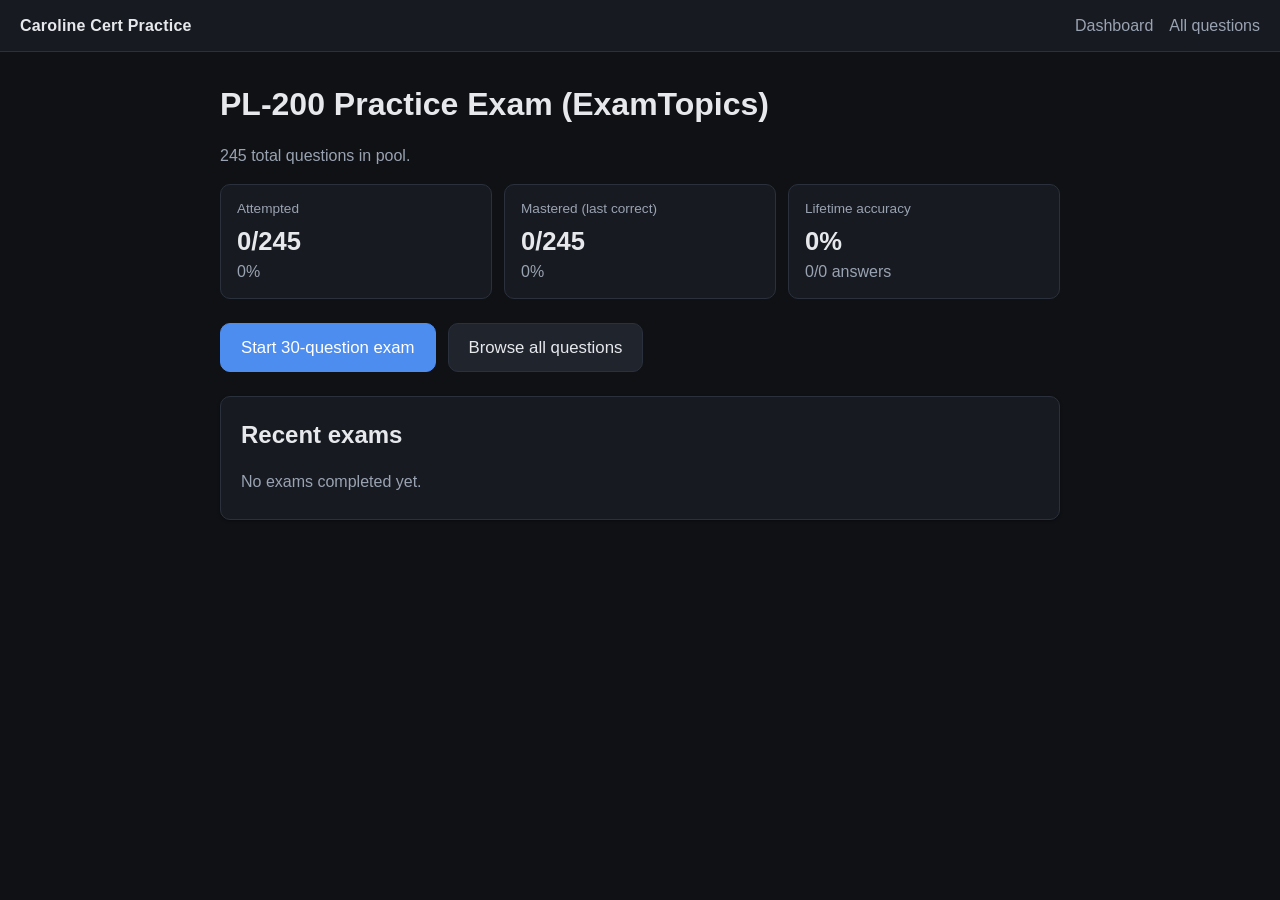
==== index.html @ 1a8bc348 "Initial commit: Caroline Certifications PL-200 practice app - Vanilla HTML/JS/CSS web app with hash-" ====
<!doctype html>
<html lang="en">
  <head>
    <meta charset="utf-8" />
    <meta name="viewport" content="width=device-width, initial-scale=1" />
    <title>Caroline Cert Practice</title>
    <link rel="stylesheet" href="app.css" />
  </head>
  <body>
    <header class="app-header">
      <a href="#/" class="brand">Caroline Cert Practice</a>
      <nav class="app-nav">
        <a href="#/">Dashboard</a>
        <a href="#/library">All questions</a>
      </nav>
    </header>
    <main id="view" class="view">
      <div class="loading">Loading…</div>
    </main>
    <script type="module" src="js/main.js"></script>
  </body>
</html>
---- app.css ----
:root {
  --bg: #0f1115;
  --panel: #171a21;
  --panel-2: #1f242d;
  --border: #2a313d;
  --text: #e6e8ec;
  --muted: #9aa3b2;
  --accent: #6ea8ff;
  --accent-strong: #4d8df0;
  --good: #3ddc97;
  --bad: #ff6b6b;
  --warn: #f5c451;
  --radius: 10px;
  --shadow: 0 1px 3px rgba(0, 0, 0, 0.4);
  --maxw: 880px;
}

* { box-sizing: border-box; }

html, body {
  margin: 0;
  padding: 0;
  background: var(--bg);
  color: var(--text);
  font-family: -apple-system, BlinkMacSystemFont, "Segoe UI", Roboto, "Helvetica Neue", Arial, sans-serif;
  font-size: 16px;
  line-height: 1.5;
}

a { color: var(--accent); text-decoration: none; }
a:hover { text-decoration: underline; }

button {
  font: inherit;
  background: var(--panel-2);
  color: var(--text);
  border: 1px solid var(--border);
  border-radius: var(--radius);
  padding: 0.55rem 1rem;
  cursor: pointer;
  transition: background 80ms, border-color 80ms;
}
button:hover:not(:disabled) { background: #2a313d; border-color: #3a4453; }
button:disabled { opacity: 0.45; cursor: not-allowed; }

button.primary {
  background: var(--accent-strong);
  border-color: var(--accent-strong);
  color: #fff;
}
button.primary:hover:not(:disabled) { background: var(--accent); border-color: var(--accent); }

button.danger { background: transparent; border-color: var(--bad); color: var(--bad); }
button.ghost  { background: transparent; }

.app-header {
  display: flex;
  align-items: center;
  justify-content: space-between;
  gap: 1rem;
  padding: 0.85rem 1.25rem;
  border-bottom: 1px solid var(--border);
  background: var(--panel);
}
.brand { font-weight: 600; color: var(--text); letter-spacing: 0.2px; }
.app-nav { display: flex; gap: 1rem; }
.app-nav a { color: var(--muted); }
.app-nav a:hover { color: var(--text); text-decoration: none; }

.view {
  max-width: var(--maxw);
  margin: 0 auto;
  padding: 1.5rem 1.25rem 4rem;
}

.loading { color: var(--muted); padding: 2rem 0; }
.error {
  background: #2a1414;
  color: #ffd7d7;
  border: 1px solid #5a2222;
  border-radius: var(--radius);
  padding: 0.75rem 1rem;
  margin: 1rem 0;
}

/* Cards / panels */
.card {
  background: var(--panel);
  border: 1px solid var(--border);
  border-radius: var(--radius);
  padding: 1rem 1.25rem;
  box-shadow: var(--shadow);
}

/* Dashboard */
.stat-grid {
  display: grid;
  grid-template-columns: repeat(auto-fit, minmax(150px, 1fr));
  gap: 0.75rem;
  margin: 1rem 0 1.5rem;
}
.stat {
  background: var(--panel);
  border: 1px solid var(--border);
  border-radius: var(--radius);
  padding: 0.85rem 1rem;
}
.stat .label { color: var(--muted); font-size: 0.85rem; }
.stat .value { font-size: 1.6rem; font-weight: 600; margin-top: 0.15rem; }

.cta-row { display: flex; flex-wrap: wrap; gap: 0.75rem; margin: 1rem 0 1.5rem; }
.cta-row button { font-size: 1.05rem; padding: 0.7rem 1.25rem; }

.recent-list { list-style: none; padding: 0; margin: 0.5rem 0 0; }
.recent-list li {
  display: flex;
  justify-content: space-between;
  border-bottom: 1px solid var(--border);
  padding: 0.55rem 0;
  color: var(--muted);
}
.recent-list li:last-child { border-bottom: none; }
.recent-list .score { color: var(--text); font-variant-numeric: tabular-nums; }

/* Exam */
.exam-progress {
  display: flex;
  align-items: center;
  justify-content: space-between;
  gap: 1rem;
  margin-bottom: 1rem;
  color: var(--muted);
}
.bar {
  height: 6px;
  background: var(--panel-2);
  border-radius: 99px;
  flex: 1;
  overflow: hidden;
}
.bar > div {
  height: 100%;
  background: var(--accent);
  transition: width 200ms;
}

.question {
  background: var(--panel);
  border: 1px solid var(--border);
  border-radius: var(--radius);
  padding: 1.25rem;
  box-shadow: var(--shadow);
}
.question .stem { font-size: 1.05rem; white-space: pre-wrap; }
.question .stem-images { margin: 0.75rem 0; display: flex; flex-direction: column; gap: 0.5rem; }
.question .stem-images img,
.option-image,
.review-image {
  max-width: 100%;
  border: 1px solid var(--border);
  border-radius: 6px;
  background: #fff;
}
.question .options { margin-top: 1rem; display: flex; flex-direction: column; gap: 0.5rem; }
.option {
  display: flex;
  align-items: flex-start;
  gap: 0.6rem;
  padding: 0.6rem 0.8rem;
  background: var(--panel-2);
  border: 1px solid var(--border);
  border-radius: 8px;
  cursor: pointer;
}
.option:hover { background: #242a35; }
.option input { margin-top: 0.25rem; }
.option .opt-id { font-weight: 600; min-width: 1.25rem; }
.option .opt-body { flex: 1; }
.option.correct { border-color: var(--good); }
.option.wrong { border-color: var(--bad); }
.option.expected { box-shadow: inset 0 0 0 1px var(--good); }

/* Ordering */
.ordering-list {
  display: flex;
  flex-direction: column;
  gap: 0.4rem;
  margin-top: 0.75rem;
  list-style: none;
  padding: 0;
}
.ordering-item {
  display: flex;
  align-items: center;
  gap: 0.6rem;
  padding: 0.55rem 0.75rem;
  background: var(--panel-2);
  border: 1px solid var(--border);
  border-radius: 8px;
  cursor: grab;
  user-select: none;
}
.ordering-item:active { cursor: grabbing; }
.ordering-item.dragging { opacity: 0.4; }
.ordering-item.drop-target { border-color: var(--accent); }
.ordering-item .grip { color: var(--muted); width: 1rem; text-align: center; }
.ordering-item .num { font-weight: 600; min-width: 1.2rem; }

/* Matching */
.matching { display: flex; flex-direction: column; gap: 0.5rem; margin-top: 0.75rem; }
.match-row {
  display: grid;
  grid-template-columns: 1fr 1fr;
  gap: 0.6rem;
  align-items: center;
  padding: 0.55rem 0.75rem;
  background: var(--panel-2);
  border: 1px solid var(--border);
  border-radius: 8px;
}
.match-row .match-label { color: var(--text); }
.match-row.correct { border-color: var(--good); }
.match-row.wrong { border-color: var(--bad); }
.match-row select { width: 100%; }
@media (max-width: 600px) {
  .match-row { grid-template-columns: 1fr; }
}

.exam-bottom {
  display: flex;
  justify-content: space-between;
  gap: 0.75rem;
  margin-top: 1rem;
  flex-wrap: wrap;
  align-items: center;
}
.exam-bottom select {
  background: var(--panel-2);
  color: var(--text);
  border: 1px solid var(--border);
  border-radius: 8px;
  padding: 0.45rem 0.6rem;
  font: inherit;
}

/* Results */
.score-banner {
  background: var(--panel);
  border: 1px solid var(--border);
  border-radius: var(--radius);
  padding: 1.25rem 1.5rem;
  display: flex;
  align-items: center;
  justify-content: space-between;
  gap: 1rem;
  flex-wrap: wrap;
  margin-bottom: 1.25rem;
}
.score-banner .big { font-size: 2rem; font-weight: 700; }
.score-banner.good .big { color: var(--good); }
.score-banner.bad .big { color: var(--bad); }

.review-q {
  background: var(--panel);
  border: 1px solid var(--border);
  border-radius: var(--radius);
  padding: 1rem 1.25rem;
  margin-bottom: 0.75rem;
}
.review-q.correct { border-left: 4px solid var(--good); }
.review-q.wrong   { border-left: 4px solid var(--bad); }
.review-q.skipped { border-left: 4px solid var(--warn); }
.review-q .head {
  display: flex;
  justify-content: space-between;
  margin-bottom: 0.5rem;
  color: var(--muted);
}
.review-q .verdict { font-weight: 600; }
.review-q .verdict.ok   { color: var(--good); }
.review-q .verdict.bad  { color: var(--bad); }
.review-q .verdict.skip { color: var(--warn); }
.answer-row { margin: 0.25rem 0; }
.answer-row .lbl { color: var(--muted); margin-right: 0.4rem; }

/* Library */
.filters {
  display: flex;
  gap: 0.5rem;
  margin: 0.5rem 0 1rem;
  flex-wrap: wrap;
}
.filters button.active { background: var(--accent-strong); border-color: var(--accent-strong); color: #fff; }

.lib-grid {
  display: grid;
  grid-template-columns: repeat(auto-fill, minmax(60px, 1fr));
  gap: 0.4rem;
}
.lib-cell {
  aspect-ratio: 1;
  display: flex;
  align-items: center;
  justify-content: center;
  border-radius: 8px;
  border: 1px solid var(--border);
  background: var(--panel);
  font-size: 0.78rem;
  color: var(--muted);
  cursor: pointer;
  text-align: center;
  padding: 0.25rem;
}
.lib-cell:hover { border-color: var(--accent); color: var(--text); }
.lib-cell.unanswered { /* default look */ }
.lib-cell.correct  { background: rgba(61, 220, 151, 0.12); border-color: var(--good); color: var(--good); }
.lib-cell.wrong    { background: rgba(255, 107, 107, 0.12); border-color: var(--bad); color: var(--bad); }

.progress-banner {
  background: var(--panel);
  border: 1px solid var(--border);
  border-radius: var(--radius);
  padding: 0.55rem 0.85rem;
}
.progress-banner .verdict { font-weight: 600; }
.progress-banner .verdict.ok  { color: var(--good); }
.progress-banner .verdict.bad { color: var(--bad); }

.muted { color: var(--muted); }
.row { display: flex; gap: 0.5rem; align-items: center; flex-wrap: wrap; }
h1, h2, h3 { margin: 0.25rem 0 0.5rem; }
hr { border: none; border-top: 1px solid var(--border); margin: 1.5rem 0; }
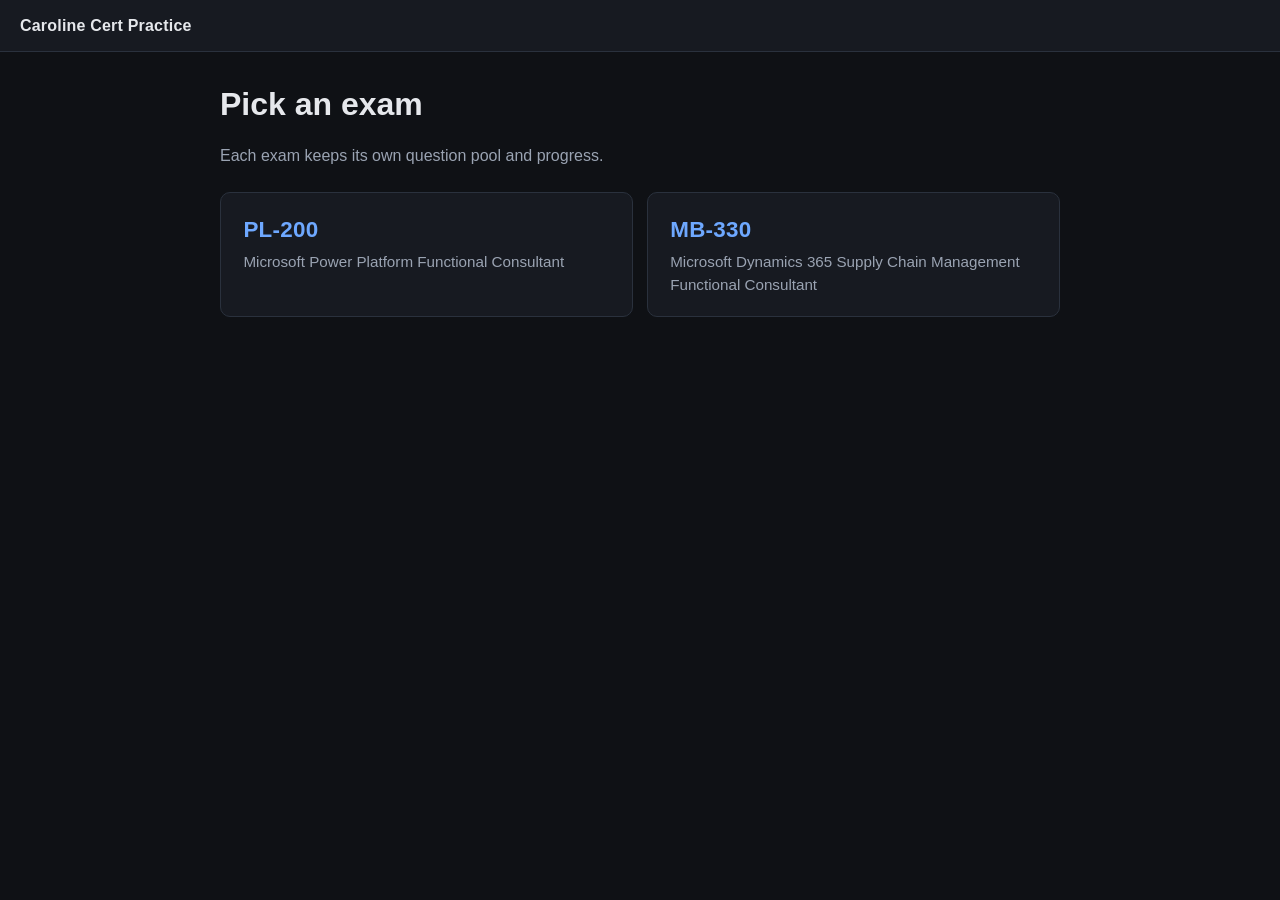
==== commit 514ac39c: "Add MB-330 exam alongside PL-200 in a multi-exam layout Restructure the repo so the same shared code" ====
--- a/index.html
+++ b/index.html
@@ -8,15 +8,21 @@
   </head>
   <body>
     <header class="app-header">
-      <a href="#/" class="brand">Caroline Cert Practice</a>
-      <nav class="app-nav">
-        <a href="#/">Dashboard</a>
-        <a href="#/library">All questions</a>
-      </nav>
+      <span class="brand">Caroline Cert Practice</span>
     </header>
-    <main id="view" class="view">
-      <div class="loading">Loading…</div>
+    <main class="view">
+      <h1>Pick an exam</h1>
+      <p class="muted">Each exam keeps its own question pool and progress.</p>
+      <div class="exam-picker">
+        <a class="exam-card" href="pl200/">
+          <div class="code">PL-200</div>
+          <div class="name">Microsoft Power Platform Functional Consultant</div>
+        </a>
+        <a class="exam-card" href="mb330/">
+          <div class="code">MB-330</div>
+          <div class="name">Microsoft Dynamics 365 Supply Chain Management Functional Consultant</div>
+        </a>
+      </div>
     </main>
-    <script type="module" src="js/main.js"></script>
   </body>
 </html>
--- a/app.css
+++ b/app.css
@@ -330,3 +330,24 @@
 .row { display: flex; gap: 0.5rem; align-items: center; flex-wrap: wrap; }
 h1, h2, h3 { margin: 0.25rem 0 0.5rem; }
 hr { border: none; border-top: 1px solid var(--border); margin: 1.5rem 0; }
+
+/* Landing page exam picker */
+.exam-picker {
+  display: grid;
+  grid-template-columns: repeat(auto-fit, minmax(260px, 1fr));
+  gap: 0.85rem;
+  margin-top: 1.5rem;
+}
+.exam-card {
+  display: block;
+  background: var(--panel);
+  border: 1px solid var(--border);
+  border-radius: var(--radius);
+  padding: 1.25rem 1.4rem;
+  color: var(--text);
+  text-decoration: none;
+  transition: background 80ms, border-color 80ms;
+}
+.exam-card:hover { background: var(--panel-2); border-color: var(--accent); text-decoration: none; }
+.exam-card .code { font-size: 1.4rem; font-weight: 700; letter-spacing: 0.3px; color: var(--accent); }
+.exam-card .name { color: var(--muted); margin-top: 0.25rem; font-size: 0.95rem; }
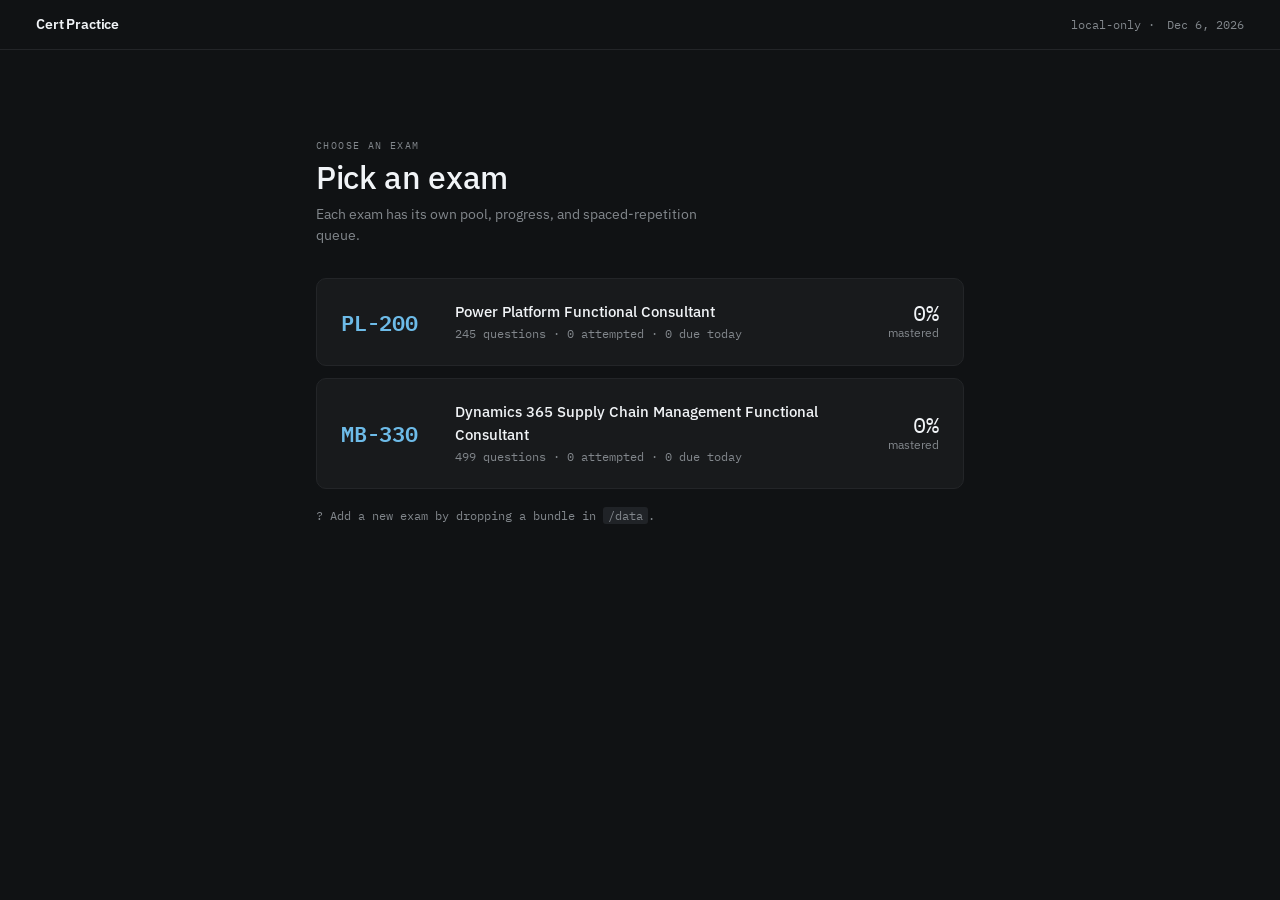
==== commit b6b02098: "Add spaced repetition, mastery tracking, and UI redesign Spaced repetition (js/srs.js): - 5-box Leit" ====
--- a/index.html
+++ b/index.html
@@ -4,25 +4,27 @@
     <meta charset="utf-8" />
     <meta name="viewport" content="width=device-width, initial-scale=1" />
     <title>Caroline Cert Practice</title>
+    <link rel="preconnect" href="https://fonts.googleapis.com" />
+    <link rel="preconnect" href="https://fonts.gstatic.com" crossorigin />
+    <link rel="stylesheet" href="https://fonts.googleapis.com/css2?family=IBM+Plex+Sans:wght@400;500;600&family=IBM+Plex+Mono:wght@400;500;600&display=swap" />
     <link rel="stylesheet" href="app.css" />
   </head>
   <body>
-    <header class="app-header">
-      <span class="brand">Caroline Cert Practice</span>
+    <header class="topbar">
+      <span class="brand">Cert Practice</span>
+      <span class="right muted mono">local-only · <span id="picker-date"></span></span>
     </header>
-    <main class="view">
+    <main class="view picker">
+      <div class="eyebrow">Choose an exam</div>
       <h1>Pick an exam</h1>
-      <p class="muted">Each exam keeps its own question pool and progress.</p>
-      <div class="exam-picker">
-        <a class="exam-card" href="pl200/">
-          <div class="code">PL-200</div>
-          <div class="name">Microsoft Power Platform Functional Consultant</div>
-        </a>
-        <a class="exam-card" href="mb330/">
-          <div class="code">MB-330</div>
-          <div class="name">Microsoft Dynamics 365 Supply Chain Management Functional Consultant</div>
-        </a>
+      <p class="lede muted">
+        Each exam has its own pool, progress, and spaced-repetition queue.
+      </p>
+      <div id="exam-cards" class="exam-picker">
+        <div class="loading">Loading exams…</div>
       </div>
+      <p class="muted mono picker-hint">? Add a new exam by dropping a bundle in <code>/data</code>.</p>
     </main>
+    <script type="module" src="js/picker.js"></script>
   </body>
 </html>
--- a/app.css
+++ b/app.css
@@ -1,18 +1,38 @@
+/* ============================================================
+   Caroline Cert Practice — UI tokens + primitives
+   "Quiet" direction (dark only). See design_handoff_ui_polish/.
+   ============================================================ */
+
 :root {
-  --bg: #0f1115;
-  --panel: #171a21;
-  --panel-2: #1f242d;
-  --border: #2a313d;
-  --text: #e6e8ec;
-  --muted: #9aa3b2;
-  --accent: #6ea8ff;
-  --accent-strong: #4d8df0;
-  --good: #3ddc97;
-  --bad: #ff6b6b;
-  --warn: #f5c451;
-  --radius: 10px;
-  --shadow: 0 1px 3px rgba(0, 0, 0, 0.4);
-  --maxw: 880px;
+  /* Color */
+  --bg:          oklch(0.18 0.005 255);
+  --surface:     oklch(0.215 0.006 255);
+  --surface-2:   oklch(0.255 0.008 255);
+  --border:      oklch(0.305 0.008 255);
+  --border-soft: oklch(0.265 0.006 255);
+  --text:        oklch(0.965 0.005 255);
+  --text-soft:   oklch(0.83 0.008 255);
+  --muted:       oklch(0.62 0.01 255);
+  --faint:       oklch(0.46 0.012 255);
+  --accent:      oklch(0.76 0.10 235);
+  --accent-ink:  oklch(0.18 0.005 255);
+  --good:        oklch(0.80 0.13 155);
+  --bad:         oklch(0.72 0.17 25);
+  --warn:        oklch(0.82 0.13 85);
+
+  /* Legacy aliases — kept so untouched screen CSS still resolves */
+  --panel:        var(--surface);
+  --panel-2:      var(--surface-2);
+  --accent-strong: var(--accent);
+
+  /* Geometry */
+  --radius:    6px;
+  --radius-lg: 10px;
+  --maxw:      960px;
+
+  /* Type */
+  --font:      "IBM Plex Sans", system-ui, sans-serif;
+  --font-mono: "IBM Plex Mono", ui-monospace, "SFMono-Regular", Menlo, monospace;
 }
 
 * { box-sizing: border-box; }
@@ -22,332 +42,807 @@
   padding: 0;
   background: var(--bg);
   color: var(--text);
-  font-family: -apple-system, BlinkMacSystemFont, "Segoe UI", Roboto, "Helvetica Neue", Arial, sans-serif;
-  font-size: 16px;
+  font-family: var(--font);
+  font-size: 14px;
   line-height: 1.5;
-}
-
-a { color: var(--accent); text-decoration: none; }
-a:hover { text-decoration: underline; }
-
-button {
-  font: inherit;
-  background: var(--panel-2);
-  color: var(--text);
-  border: 1px solid var(--border);
-  border-radius: var(--radius);
-  padding: 0.55rem 1rem;
-  cursor: pointer;
-  transition: background 80ms, border-color 80ms;
-}
-button:hover:not(:disabled) { background: #2a313d; border-color: #3a4453; }
-button:disabled { opacity: 0.45; cursor: not-allowed; }
-
-button.primary {
-  background: var(--accent-strong);
-  border-color: var(--accent-strong);
-  color: #fff;
-}
-button.primary:hover:not(:disabled) { background: var(--accent); border-color: var(--accent); }
-
-button.danger { background: transparent; border-color: var(--bad); color: var(--bad); }
-button.ghost  { background: transparent; }
-
+  letter-spacing: 0;
+}
+
+a { color: inherit; text-decoration: none; }
+a:hover { color: var(--text); }
+
+h1, h2, h3 {
+  margin: 0;
+  font-weight: 500;
+  letter-spacing: -0.01em;
+}
+h1 { font-size: 32px; line-height: 1.15; }
+h2 { font-size: 20px; line-height: 1.25; }
+h3 { font-size: 14px; line-height: 1.25; }
+
+hr { border: none; border-top: 1px solid var(--border-soft); margin: 18px 0; }
+hr.div { margin: 16px 0; }
+
+/* ---- Typography utilities ---- */
+.mono        { font-family: var(--font-mono); font-variant-numeric: tabular-nums; }
+.muted       { color: var(--muted); }
+.faint       { color: var(--faint); }
+.text-soft   { color: var(--text-soft); }
+.num         { font-family: var(--font-mono); font-variant-numeric: tabular-nums; }
+.eyebrow {
+  font-family: var(--font-mono);
+  text-transform: uppercase;
+  font-size: 10px;
+  letter-spacing: 0.14em;
+  color: var(--muted);
+}
+
+/* ---- Layout ---- */
+.topbar {
+  display: flex;
+  align-items: center;
+  justify-content: space-between;
+  gap: 24px;
+  padding: 14px 36px;
+  border-bottom: 1px solid var(--border-soft);
+  background: var(--bg);
+  position: sticky; top: 0; z-index: 2;
+}
+.topbar .brand { font-weight: 600; letter-spacing: -0.01em; color: var(--text); }
+.topbar .brand .slash { color: var(--faint); margin: 0 6px; }
+.topbar .brand .code  { font-family: var(--font-mono); color: var(--accent); font-weight: 500; }
+.topbar .nav { display: flex; gap: 18px; font-size: 13px; color: var(--muted); }
+.topbar .nav a { padding: 4px 0; }
+.topbar .nav a:hover { color: var(--text); }
+.topbar .nav a.on { color: var(--text); border-bottom: 1px solid var(--accent); }
+.topbar .right { display: flex; align-items: center; gap: 12px; font-size: 12px; color: var(--muted); }
+
+/* Back-compat: existing entry HTMLs still use .app-header / .app-nav.
+   Map them onto the new look so screens render correctly before the
+   per-page restyle passes touch their markup. */
+.app-header { /* same as .topbar */ }
+.app-nav    { /* same as .topbar .nav */ }
+.app-header,
+.topbar.app-header { /* allow either selector */ }
 .app-header {
   display: flex;
   align-items: center;
   justify-content: space-between;
-  gap: 1rem;
-  padding: 0.85rem 1.25rem;
-  border-bottom: 1px solid var(--border);
-  background: var(--panel);
-}
-.brand { font-weight: 600; color: var(--text); letter-spacing: 0.2px; }
-.app-nav { display: flex; gap: 1rem; }
-.app-nav a { color: var(--muted); }
-.app-nav a:hover { color: var(--text); text-decoration: none; }
+  gap: 24px;
+  padding: 14px 36px;
+  border-bottom: 1px solid var(--border-soft);
+  background: var(--bg);
+  position: sticky; top: 0; z-index: 2;
+}
+.app-header .brand { font-weight: 600; color: var(--text); letter-spacing: -0.01em; }
+.app-nav { display: flex; gap: 18px; font-size: 13px; color: var(--muted); }
+.app-nav a { padding: 4px 0; }
+.app-nav a:hover { color: var(--text); }
 
 .view {
   max-width: var(--maxw);
   margin: 0 auto;
-  padding: 1.5rem 1.25rem 4rem;
-}
-
-.loading { color: var(--muted); padding: 2rem 0; }
+  padding: 28px 36px 64px;
+}
+.view.narrow { max-width: 720px; }
+.view.picker { max-width: 720px; margin: 60px auto; }
+
+.stack > * + * { margin-top: 18px; }
+.stack-sm > * + * { margin-top: 10px; }
+.stack-xs > * + * { margin-top: 6px; }
+.row { display: flex; align-items: center; gap: 10px; }
+.row.sb { justify-content: space-between; }
+.row.wrap { flex-wrap: wrap; }
+.grid-2 { display: grid; grid-template-columns: 1fr 1fr; gap: 12px; }
+.grid-3 { display: grid; grid-template-columns: repeat(3, 1fr); gap: 12px; }
+.grid-4 { display: grid; grid-template-columns: repeat(4, 1fr); gap: 12px; }
+
+.loading { color: var(--muted); padding: 24px 0; }
 .error {
-  background: #2a1414;
-  color: #ffd7d7;
-  border: 1px solid #5a2222;
-  border-radius: var(--radius);
-  padding: 0.75rem 1rem;
-  margin: 1rem 0;
-}
-
-/* Cards / panels */
+  background: color-mix(in oklch, var(--bad) 14%, var(--surface));
+  color: var(--text);
+  border: 1px solid color-mix(in oklch, var(--bad) 45%, var(--border));
+  border-radius: var(--radius);
+  padding: 12px 16px;
+  margin: 16px 0;
+}
+
+/* ---- Primitives ---- */
 .card {
-  background: var(--panel);
+  background: var(--surface);
+  border: 1px solid var(--border-soft);
+  border-radius: var(--radius-lg);
+  padding: 18px 20px;
+}
+.card.compact  { padding: 14px 16px; }
+.card.spacious { padding: 24px 28px; }
+
+button, .btn {
+  font: inherit;
+  display: inline-flex;
+  align-items: center;
+  gap: 8px;
+  background: var(--surface-2);
+  color: var(--text);
   border: 1px solid var(--border);
   border-radius: var(--radius);
-  padding: 1rem 1.25rem;
-  box-shadow: var(--shadow);
-}
-
-/* Dashboard */
-.stat-grid {
-  display: grid;
-  grid-template-columns: repeat(auto-fit, minmax(150px, 1fr));
-  gap: 0.75rem;
-  margin: 1rem 0 1.5rem;
-}
-.stat {
-  background: var(--panel);
-  border: 1px solid var(--border);
-  border-radius: var(--radius);
-  padding: 0.85rem 1rem;
-}
-.stat .label { color: var(--muted); font-size: 0.85rem; }
-.stat .value { font-size: 1.6rem; font-weight: 600; margin-top: 0.15rem; }
-
-.cta-row { display: flex; flex-wrap: wrap; gap: 0.75rem; margin: 1rem 0 1.5rem; }
-.cta-row button { font-size: 1.05rem; padding: 0.7rem 1.25rem; }
-
-.recent-list { list-style: none; padding: 0; margin: 0.5rem 0 0; }
-.recent-list li {
-  display: flex;
-  justify-content: space-between;
-  border-bottom: 1px solid var(--border);
-  padding: 0.55rem 0;
-  color: var(--muted);
-}
-.recent-list li:last-child { border-bottom: none; }
-.recent-list .score { color: var(--text); font-variant-numeric: tabular-nums; }
-
-/* Exam */
-.exam-progress {
-  display: flex;
-  align-items: center;
-  justify-content: space-between;
-  gap: 1rem;
-  margin-bottom: 1rem;
-  color: var(--muted);
-}
+  padding: 8px 14px;
+  cursor: pointer;
+  white-space: nowrap;
+  transition: background 80ms, border-color 80ms;
+}
+button:hover:not(:disabled),
+.btn:hover { background: var(--border-soft); }
+button:disabled { opacity: 0.45; cursor: not-allowed; }
+
+button.primary,
+.btn.primary {
+  background: var(--accent);
+  color: var(--accent-ink);
+  border-color: var(--accent);
+  font-weight: 600;
+}
+button.primary:hover:not(:disabled),
+.btn.primary:hover {
+  background: color-mix(in oklch, var(--accent) 92%, white);
+  border-color: color-mix(in oklch, var(--accent) 92%, white);
+}
+
+button.ghost,
+.btn.ghost { background: transparent; }
+
+button.danger,
+.btn.danger { background: transparent; border-color: var(--bad); color: var(--bad); }
+
+.kbd {
+  font-family: var(--font-mono);
+  font-size: 10.5px;
+  border: 1px solid currentColor;
+  border-radius: 3px;
+  padding: 0 4px;
+  opacity: 0.7;
+}
+
+.pill {
+  display: inline-flex;
+  align-items: center;
+  gap: 6px;
+  padding: 2px 8px;
+  border-radius: 99px;
+  font-family: var(--font-mono);
+  font-size: 11px;
+  background: var(--surface-2);
+  color: var(--text-soft);
+  border: 1px solid var(--border-soft);
+}
+.pill.dot::before {
+  content: "";
+  display: inline-block;
+  width: 6px; height: 6px;
+  border-radius: 99px;
+  background: currentColor;
+}
+.pill.good   { color: var(--good);   border-color: color-mix(in oklch, var(--good) 35%, var(--border)); }
+.pill.bad    { color: var(--bad);    border-color: color-mix(in oklch, var(--bad) 35%, var(--border)); }
+.pill.warn   { color: var(--warn);   border-color: color-mix(in oklch, var(--warn) 35%, var(--border)); }
+.pill.accent { color: var(--accent); border-color: color-mix(in oklch, var(--accent) 35%, var(--border)); }
+
+.chip {
+  display: inline-flex;
+  align-items: center;
+  gap: 6px;
+  padding: 4px 12px;
+  border-radius: 99px;
+  font-size: 12px;
+  background: var(--surface);
+  color: var(--text-soft);
+  border: 1px solid var(--border-soft);
+  cursor: pointer;
+  transition: background 80ms, border-color 80ms;
+}
+.chip:hover { background: var(--surface-2); }
+.chip .count { font-family: var(--font-mono); color: var(--muted); }
+.chip.active { background: var(--accent); color: var(--accent-ink); border-color: var(--accent); }
+.chip.active .count { color: color-mix(in oklch, var(--accent-ink) 70%, var(--accent)); }
+
 .bar {
-  height: 6px;
-  background: var(--panel-2);
+  height: 4px;
+  background: var(--surface-2);
   border-radius: 99px;
-  flex: 1;
   overflow: hidden;
 }
+.bar > i,
 .bar > div {
+  display: block;
   height: 100%;
   background: var(--accent);
   transition: width 200ms;
 }
 
+/* Accessibility — focus ring on every interactive primitive */
+button:focus-visible,
+.btn:focus-visible,
+.chip:focus-visible,
+.option:focus-visible,
+.lib-cell:focus-visible,
+.exam-card:focus-visible,
+input:focus-visible,
+select:focus-visible,
+a:focus-visible {
+  outline: 2px solid var(--accent);
+  outline-offset: 2px;
+}
+
+/* ============================================================
+   Screen-specific rules (to be progressively replaced in later
+   phases — kept here so untouched screens still render properly)
+   ============================================================ */
+
+/* Dashboard */
+.dash-head .eyebrow { margin-bottom: 6px; }
+.dash-head h1 { line-height: 1.1; }
+
+.stats { display: grid; grid-template-columns: repeat(4, 1fr); gap: 12px; }
+@media (max-width: 700px) { .stats { grid-template-columns: repeat(2, 1fr); } }
+.stat {
+  background: var(--surface);
+  border: 1px solid var(--border-soft);
+  border-radius: var(--radius-lg);
+  padding: 14px 16px;
+}
+.stat .lbl { font-size: 11px; color: var(--muted); letter-spacing: 0.02em; }
+.stat .v {
+  font-family: var(--font-mono);
+  font-variant-numeric: tabular-nums;
+  font-size: 28px;
+  line-height: 1.1;
+  font-weight: 500;
+  margin-top: 4px;
+}
+.stat .v .den { font-size: 18px; color: var(--faint); font-weight: 400; }
+.stat .sub { font-size: 11px; color: var(--faint); margin-top: 2px; font-family: var(--font-mono); }
+
+/* Legacy stat shape (some screens still use .label/.value) */
+.stat .label { font-size: 11px; color: var(--muted); letter-spacing: 0.02em; }
+.stat .value {
+  font-family: var(--font-mono);
+  font-variant-numeric: tabular-nums;
+  font-size: 28px;
+  line-height: 1.1;
+  font-weight: 500;
+  margin-top: 4px;
+}
+.stat-grid {
+  display: grid;
+  grid-template-columns: repeat(auto-fit, minmax(150px, 1fr));
+  gap: 12px;
+}
+
+/* Quick-start + recent-runs bottom row */
+.dash-bottom { display: grid; grid-template-columns: 1.05fr 1fr; gap: 18px; }
+@media (max-width: 700px) { .dash-bottom { grid-template-columns: 1fr; } }
+
+.params { display: flex; flex-direction: column; gap: 6px; }
+.params .param {
+  display: flex;
+  justify-content: space-between;
+  align-items: center;
+  font-size: 13px;
+  min-height: 32px;
+}
+.params .param .val { font-family: var(--font-mono); }
+
+select, .param-select {
+  font: inherit;
+  font-family: var(--font-mono);
+  background: var(--surface-2);
+  color: var(--text);
+  border: 1px solid var(--border);
+  border-radius: var(--radius);
+  padding: 4px 8px;
+}
+select:hover, .param-select:hover { border-color: var(--accent); }
+
+.cta-row { display: flex; flex-wrap: wrap; gap: 10px; }
+.cta-row button { padding: 10px 16px; font-size: 13px; }
+
+.runs { display: flex; flex-direction: column; }
+.run-row {
+  display: grid;
+  grid-template-columns: 1fr auto auto auto;
+  gap: 16px;
+  align-items: center;
+  padding: 10px 0;
+  border-top: 1px solid var(--border-soft);
+  color: var(--text-soft);
+}
+.run-row:first-child { border-top: none; }
+.run-row:hover { color: var(--text); }
+.run-row .when { color: var(--muted); font-size: 13px; }
+.run-row .score { color: var(--muted); font-family: var(--font-mono); font-size: 12px; }
+.run-row .pct {
+  font-family: var(--font-mono);
+  font-variant-numeric: tabular-nums;
+  min-width: 48px;
+  text-align: right;
+}
+.run-row .pct.good { color: var(--good); }
+.run-row .pct.bad  { color: var(--bad); }
+.run-row .chev { font-size: 14px; }
+
+/* Legacy: still referenced by some pre-restyle screens */
+.recent-list { list-style: none; padding: 0; margin: 8px 0 0; }
+.recent-list li {
+  display: flex;
+  justify-content: space-between;
+  border-top: 1px solid var(--border-soft);
+  padding: 10px 0;
+  color: var(--muted);
+}
+.recent-list li:first-child { border-top: none; }
+.recent-list .score { color: var(--text-soft); font-family: var(--font-mono); }
+
+/* Exam runner */
+.exam-shell {
+  display: grid;
+  grid-template-columns: 220px 1fr;
+  gap: 28px;
+  align-items: start;
+}
+@media (max-width: 800px) {
+  .exam-shell { grid-template-columns: 1fr; }
+}
+
+.exam-side { padding-top: 4px; }
+.qmap {
+  display: grid;
+  grid-template-columns: repeat(6, 1fr);
+  gap: 4px;
+  margin-top: 10px;
+}
+.qmap .cell {
+  aspect-ratio: 1;
+  border-radius: 4px;
+  border: 1px solid var(--border-soft);
+  background: transparent;
+  font-family: var(--font-mono);
+  font-size: 10px;
+  display: flex; align-items: center; justify-content: center;
+  color: var(--muted);
+  cursor: pointer;
+  padding: 0;
+  transition: background 80ms, border-color 80ms, color 80ms;
+}
+.qmap .cell:hover { color: var(--text); }
+.qmap .cell.done {
+  background: color-mix(in oklch, var(--accent) 22%, transparent);
+  color: var(--text);
+  border-color: color-mix(in oklch, var(--accent) 40%, var(--border));
+}
+.qmap .cell.cur {
+  border-color: var(--accent);
+  color: var(--accent);
+}
+.qmap .cell.cur.done { color: var(--accent); }
+.qmap .cell.flag {
+  border-color: var(--warn);
+  color: var(--warn);
+}
+/* Results-page verdict cells */
+.qmap .cell.correct {
+  background: color-mix(in oklch, var(--good) 14%, transparent);
+  color: var(--good);
+  border-color: color-mix(in oklch, var(--good) 45%, var(--border));
+}
+.qmap .cell.wrong {
+  background: color-mix(in oklch, var(--bad) 14%, transparent);
+  color: var(--bad);
+  border-color: color-mix(in oklch, var(--bad) 45%, var(--border));
+}
+.qmap .cell.skip {
+  background: color-mix(in oklch, var(--warn) 12%, transparent);
+  color: var(--warn);
+  border-color: color-mix(in oklch, var(--warn) 40%, var(--border));
+}
+
+.exam-side .legend {
+  display: flex;
+  flex-wrap: wrap;
+  gap: 6px;
+  margin-top: 14px;
+  font-size: 11px;
+}
+
+/* Meta strip + progress + footer */
+.meta-strip { margin-bottom: 4px; }
+.meta-strip .sep { color: var(--faint); margin: 0 4px; }
+
+.exam-progress {
+  display: flex; align-items: center; justify-content: space-between;
+  gap: 16px;
+  color: var(--muted);
+}
+
+.exam-footer {
+  border-top: 1px solid var(--border-soft);
+  padding-top: 16px;
+  gap: 12px;
+  flex-wrap: wrap;
+}
+
 .question {
-  background: var(--panel);
-  border: 1px solid var(--border);
-  border-radius: var(--radius);
-  padding: 1.25rem;
-  box-shadow: var(--shadow);
-}
-.question .stem { font-size: 1.05rem; white-space: pre-wrap; }
-.question .stem-images { margin: 0.75rem 0; display: flex; flex-direction: column; gap: 0.5rem; }
+  background: var(--surface);
+  border: 1px solid var(--border-soft);
+  border-radius: var(--radius-lg);
+  padding: 18px 20px;
+}
+.question .stem { font-size: 17px; line-height: 1.5; white-space: pre-wrap; max-width: 60ch; }
+.question .stem-images { margin: 12px 0; display: flex; flex-direction: column; gap: 8px; }
 .question .stem-images img,
 .option-image,
 .review-image {
   max-width: 100%;
+  border: 1px solid var(--border-soft);
+  border-radius: var(--radius);
+  background: #fff;
+}
+.question .options { margin-top: 14px; display: flex; flex-direction: column; gap: 6px; }
+.option {
+  display: grid;
+  grid-template-columns: 24px 1fr auto;
+  align-items: start;
+  gap: 10px;
+  padding: 10px 12px;
+  background: var(--surface);
+  border: 1px solid var(--border-soft);
+  border-radius: var(--radius);
+  cursor: pointer;
+  transition: background 80ms, border-color 80ms;
+}
+.option:hover { background: var(--surface-2); border-color: var(--border); }
+.option input { margin-top: 2px; }
+.option .opt-id {
+  display: inline-flex; align-items: center; justify-content: center;
+  width: 22px; height: 22px;
   border: 1px solid var(--border);
-  border-radius: 6px;
-  background: #fff;
-}
-.question .options { margin-top: 1rem; display: flex; flex-direction: column; gap: 0.5rem; }
-.option {
-  display: flex;
-  align-items: flex-start;
-  gap: 0.6rem;
-  padding: 0.6rem 0.8rem;
-  background: var(--panel-2);
-  border: 1px solid var(--border);
-  border-radius: 8px;
-  cursor: pointer;
-}
-.option:hover { background: #242a35; }
-.option input { margin-top: 0.25rem; }
-.option .opt-id { font-weight: 600; min-width: 1.25rem; }
-.option .opt-body { flex: 1; }
-.option.correct { border-color: var(--good); }
-.option.wrong { border-color: var(--bad); }
-.option.expected { box-shadow: inset 0 0 0 1px var(--good); }
-
-/* Ordering */
-.ordering-list {
-  display: flex;
-  flex-direction: column;
-  gap: 0.4rem;
-  margin-top: 0.75rem;
-  list-style: none;
-  padding: 0;
-}
+  border-radius: 4px;
+  font-family: var(--font-mono);
+  font-size: 11px;
+  color: var(--text-soft);
+}
+.option .opt-body { font-size: 14px; line-height: 1.5; }
+/* Color cues for review/post-grade options:
+   - `.expected` (the correct option itself) gets a vibrant green wrapper.
+   - `.correct` / `.wrong` only colorize the key-chip (.opt-id); the outer
+     wrapper stays neutral unless `.expected` is also present (a correctly
+     picked answer). */
+.option.correct .opt-id { border-color: var(--good); color: var(--good); }
+.option.wrong   .opt-id { border-color: var(--bad);  color: var(--bad); }
+.option.expected {
+  border-color: color-mix(in oklch, var(--good) 60%, var(--border));
+  background: color-mix(in oklch, var(--good) 16%, var(--surface));
+}
+
+/* Ordering / matching (existing structure, restyled) */
+.ordering-list { display: flex; flex-direction: column; gap: 6px; margin-top: 12px; list-style: none; padding: 0; }
 .ordering-item {
-  display: flex;
-  align-items: center;
-  gap: 0.6rem;
-  padding: 0.55rem 0.75rem;
-  background: var(--panel-2);
-  border: 1px solid var(--border);
-  border-radius: 8px;
+  display: flex; align-items: center; gap: 10px;
+  padding: 10px 12px;
+  background: var(--surface);
+  border: 1px solid var(--border-soft);
+  border-radius: var(--radius);
   cursor: grab;
   user-select: none;
 }
 .ordering-item:active { cursor: grabbing; }
 .ordering-item.dragging { opacity: 0.4; }
 .ordering-item.drop-target { border-color: var(--accent); }
-.ordering-item .grip { color: var(--muted); width: 1rem; text-align: center; }
-.ordering-item .num { font-weight: 600; min-width: 1.2rem; }
-
-/* Matching */
-.matching { display: flex; flex-direction: column; gap: 0.5rem; margin-top: 0.75rem; }
+.ordering-item.empty { cursor: default; border-style: dashed; color: var(--muted); }
+.ordering-item.correct { border-color: color-mix(in oklch, var(--good) 50%, var(--border)); }
+.ordering-item.wrong   { border-color: color-mix(in oklch, var(--bad) 50%, var(--border)); }
+.ordering-item .grip { color: var(--muted); width: 14px; text-align: center; }
+.ordering-item .num { font-family: var(--font-mono); font-weight: 500; min-width: 22px; }
+.ordering-select .ordering-item { cursor: pointer; }
+.ordering-select .ordering-item.empty { cursor: default; }
+
+.matching { display: flex; flex-direction: column; gap: 6px; margin-top: 12px; }
 .match-row {
   display: grid;
   grid-template-columns: 1fr 1fr;
-  gap: 0.6rem;
-  align-items: center;
-  padding: 0.55rem 0.75rem;
-  background: var(--panel-2);
+  gap: 10px;
+  align-items: center;
+  padding: 10px 12px;
+  background: var(--surface);
+  border: 1px solid var(--border-soft);
+  border-radius: var(--radius);
+}
+.match-row .match-label { color: var(--text); }
+.match-row.correct { border-color: color-mix(in oklch, var(--good) 50%, var(--border)); }
+.match-row.wrong   { border-color: color-mix(in oklch, var(--bad) 50%, var(--border)); }
+.match-row select {
+  width: 100%;
+  background: var(--surface-2);
+  color: var(--text);
   border: 1px solid var(--border);
-  border-radius: 8px;
-}
-.match-row .match-label { color: var(--text); }
-.match-row.correct { border-color: var(--good); }
-.match-row.wrong { border-color: var(--bad); }
-.match-row select { width: 100%; }
-@media (max-width: 600px) {
-  .match-row { grid-template-columns: 1fr; }
-}
-
-.exam-bottom {
-  display: flex;
+  border-radius: var(--radius);
+  padding: 6px 8px;
+  font: inherit;
+}
+@media (max-width: 600px) { .match-row { grid-template-columns: 1fr; } }
+
+.exam-bottom { display: flex; justify-content: space-between; gap: 12px; margin-top: 18px; flex-wrap: wrap; align-items: center; }
+.exam-bottom select {
+  background: var(--surface-2);
+  color: var(--text);
+  border: 1px solid var(--border);
+  border-radius: var(--radius);
+  padding: 6px 8px;
+  font: inherit;
+}
+
+/* Results (existing — Phase 6 will rebuild) */
+.score-banner {
+  background: var(--surface);
+  border: 1px solid var(--border-soft);
+  border-radius: var(--radius-lg);
+  padding: 22px 28px;
+  display: flex;
+  align-items: center;
   justify-content: space-between;
-  gap: 0.75rem;
-  margin-top: 1rem;
+  gap: 16px;
   flex-wrap: wrap;
-  align-items: center;
-}
-.exam-bottom select {
-  background: var(--panel-2);
-  color: var(--text);
-  border: 1px solid var(--border);
-  border-radius: 8px;
-  padding: 0.45rem 0.6rem;
-  font: inherit;
-}
-
-/* Results */
-.score-banner {
-  background: var(--panel);
-  border: 1px solid var(--border);
-  border-radius: var(--radius);
-  padding: 1.25rem 1.5rem;
-  display: flex;
-  align-items: center;
+  margin-bottom: 20px;
+}
+.score-banner .big {
+  font-family: var(--font-mono);
+  font-size: 44px;
+  font-weight: 500;
+  line-height: 1;
+}
+.score-banner.good .big { color: var(--good); }
+.score-banner.bad  .big { color: var(--bad); }
+
+.review-q {
+  background: var(--surface);
+  border: 1px solid var(--border-soft);
+  border-radius: var(--radius-lg);
+  padding: 14px 18px;
+  margin-bottom: 10px;
+}
+.review-q.correct { border-left: 3px solid var(--good); }
+.review-q.wrong   { border-left: 3px solid var(--bad); }
+.review-q.skipped { border-left: 3px solid var(--warn); }
+.review-q .head {
+  display: flex;
   justify-content: space-between;
-  gap: 1rem;
-  flex-wrap: wrap;
-  margin-bottom: 1.25rem;
-}
-.score-banner .big { font-size: 2rem; font-weight: 700; }
-.score-banner.good .big { color: var(--good); }
-.score-banner.bad .big { color: var(--bad); }
-
-.review-q {
-  background: var(--panel);
-  border: 1px solid var(--border);
-  border-radius: var(--radius);
-  padding: 1rem 1.25rem;
-  margin-bottom: 0.75rem;
-}
-.review-q.correct { border-left: 4px solid var(--good); }
-.review-q.wrong   { border-left: 4px solid var(--bad); }
-.review-q.skipped { border-left: 4px solid var(--warn); }
-.review-q .head {
-  display: flex;
-  justify-content: space-between;
-  margin-bottom: 0.5rem;
+  margin-bottom: 8px;
   color: var(--muted);
+  font-family: var(--font-mono);
+  font-size: 11px;
 }
 .review-q .verdict { font-weight: 600; }
 .review-q .verdict.ok   { color: var(--good); }
 .review-q .verdict.bad  { color: var(--bad); }
 .review-q .verdict.skip { color: var(--warn); }
-.answer-row { margin: 0.25rem 0; }
-.answer-row .lbl { color: var(--muted); margin-right: 0.4rem; }
+.answer-row { margin: 4px 0; font-size: 13px; }
+.answer-row .lbl { color: var(--muted); margin-right: 6px; }
+
+/* Per-row review (matching / ordering*) */
+.review-rows { display: flex; flex-direction: column; gap: 6px; margin-top: 12px; }
+.review-row {
+  display: grid;
+  grid-template-columns: minmax(160px, 220px) 1fr;
+  gap: 8px 18px;
+  align-items: start;
+  padding: 10px 14px;
+  background: var(--surface);
+  border: 1px solid var(--border-soft);
+  border-radius: var(--radius);
+}
+.review-row.correct {
+  border-color: color-mix(in oklch, var(--good) 60%, var(--border));
+  background: color-mix(in oklch, var(--good) 16%, var(--surface));
+}
+.review-row.wrong {
+  border-color: color-mix(in oklch, var(--bad) 60%, var(--border));
+  background: color-mix(in oklch, var(--bad) 16%, var(--surface));
+}
+.review-row-label  { font-weight: 500; }
+.review-row-answer { font-size: 13px; }
+.review-row-answer .lbl { color: var(--muted); margin-right: 4px; }
+@media (max-width: 600px) { .review-row { grid-template-columns: 1fr; } }
 
 /* Library */
-.filters {
-  display: flex;
-  gap: 0.5rem;
-  margin: 0.5rem 0 1rem;
-  flex-wrap: wrap;
-}
-.filters button.active { background: var(--accent-strong); border-color: var(--accent-strong); color: #fff; }
+.lib-head { display: flex; flex-direction: column; gap: 4px; }
+.lib-head .eyebrow { margin-bottom: 4px; }
+.lib-head h1 { margin-bottom: 2px; }
+.lib-search {
+  font: inherit;
+  width: 240px;
+  max-width: 100%;
+  background: var(--surface);
+  color: var(--text);
+  border: 1px solid var(--border-soft);
+  border-radius: var(--radius);
+  padding: 6px 10px;
+  font-size: 13px;
+}
+.lib-search::placeholder { color: var(--faint); font-family: var(--font-mono); }
+.lib-search:focus-visible { border-color: var(--accent); outline: none; }
+
+.chips { display: flex; gap: 8px; flex-wrap: wrap; }
+
+/* Legacy .filters wrapper still used outside the new library — keep functional */
+.filters { display: flex; gap: 8px; flex-wrap: wrap; }
+.filters button.active {
+  background: var(--accent);
+  color: var(--accent-ink);
+  border-color: var(--accent);
+}
 
 .lib-grid {
   display: grid;
   grid-template-columns: repeat(auto-fill, minmax(60px, 1fr));
-  gap: 0.4rem;
+  gap: 6px;
 }
 .lib-cell {
   aspect-ratio: 1;
   display: flex;
+  flex-direction: column;
   align-items: center;
   justify-content: center;
-  border-radius: 8px;
-  border: 1px solid var(--border);
-  background: var(--panel);
-  font-size: 0.78rem;
+  gap: 2px;
+  border-radius: var(--radius);
+  border: 1px solid var(--border-soft);
+  background: var(--surface);
   color: var(--muted);
   cursor: pointer;
   text-align: center;
-  padding: 0.25rem;
-}
-.lib-cell:hover { border-color: var(--accent); color: var(--text); }
-.lib-cell.unanswered { /* default look */ }
-.lib-cell.correct  { background: rgba(61, 220, 151, 0.12); border-color: var(--good); color: var(--good); }
-.lib-cell.wrong    { background: rgba(255, 107, 107, 0.12); border-color: var(--bad); color: var(--bad); }
+  padding: 4px;
+  transition: transform 200ms ease, border-color 80ms;
+}
+.lib-cell:hover { transform: scale(1.08); border-color: var(--accent); color: var(--text); }
+.lib-cell-id { font-family: var(--font-mono); font-size: 0.65rem; opacity: 0.75; }
+.lib-cell-mastery { font-family: var(--font-mono); font-size: 0.95rem; font-weight: 600; }
+.lib-cell.correct {
+  background: color-mix(in oklch, var(--good) 10%, var(--surface));
+  border-color: color-mix(in oklch, var(--good) 45%, var(--border));
+  color: var(--good);
+}
+.lib-cell.wrong {
+  background: color-mix(in oklch, var(--bad) 10%, var(--surface));
+  border-color: color-mix(in oklch, var(--bad) 45%, var(--border));
+  color: var(--bad);
+}
 
 .progress-banner {
-  background: var(--panel);
-  border: 1px solid var(--border);
-  border-radius: var(--radius);
-  padding: 0.55rem 0.85rem;
+  background: var(--surface);
+  border: 1px dashed var(--border);
+  border-radius: var(--radius-lg);
+  padding: 10px 14px;
+  gap: 14px;
 }
 .progress-banner .verdict { font-weight: 600; }
 .progress-banner .verdict.ok  { color: var(--good); }
 .progress-banner .verdict.bad { color: var(--bad); }
 
-.muted { color: var(--muted); }
-.row { display: flex; gap: 0.5rem; align-items: center; flex-wrap: wrap; }
-h1, h2, h3 { margin: 0.25rem 0 0.5rem; }
-hr { border: none; border-top: 1px solid var(--border); margin: 1.5rem 0; }
-
-/* Landing page exam picker */
+/* Single-question practice */
+.practice-head {
+  display: flex;
+  justify-content: space-between;
+  align-items: baseline;
+  font-size: 13px;
+  margin-bottom: 4px;
+}
+.practice-head a:hover { color: var(--text); }
+
+.confbar-wrap { display: flex; align-items: center; gap: 8px; }
+.confbar {
+  width: 120px;
+  height: 6px;
+  border-radius: 99px;
+  overflow: hidden;
+  background: var(--surface-2);
+  display: flex;
+}
+.confbar .cb-good { background: var(--good); height: 100%; }
+.confbar .cb-bad  { background: var(--bad);  height: 100%; }
+
+.qhead {
+  display: flex;
+  justify-content: space-between;
+  align-items: center;
+  margin-top: 4px;
+}
+
+.verdict-banner {
+  display: grid;
+  grid-template-columns: auto 1fr auto;
+  gap: 18px;
+  align-items: center;
+  padding: 18px;
+  background: var(--surface);
+  border: 1px solid var(--border-soft);
+  border-radius: var(--radius-lg);
+}
+.verdict-banner.ok {
+  background: color-mix(in oklch, var(--good) 8%, var(--surface));
+  border-color: color-mix(in oklch, var(--good) 45%, var(--border));
+}
+.verdict-banner.no {
+  background: color-mix(in oklch, var(--bad) 8%, var(--surface));
+  border-color: color-mix(in oklch, var(--bad) 45%, var(--border));
+}
+.verdict-banner .ico {
+  font-family: var(--font-mono);
+  font-size: 32px;
+  line-height: 1;
+}
+.verdict-banner.ok .ico { color: var(--good); }
+.verdict-banner.no .ico { color: var(--bad); }
+.verdict-banner .verdict-title { font-size: 17px; font-weight: 600; }
+
+.explain {
+  border-top: 1px solid var(--border-soft);
+  padding-top: 14px;
+  margin-top: 14px;
+  color: var(--text-soft);
+  font-size: 13.5px;
+  line-height: 1.6;
+}
+
+/* Root exam picker */
+.view.picker .eyebrow { margin-bottom: 6px; }
+.view.picker h1 { margin-bottom: 8px; }
+.view.picker .lede { max-width: 52ch; margin: 0 0 32px; font-size: 14px; }
+.view.picker .picker-hint { margin-top: 18px; font-size: 12px; }
+.view.picker .picker-hint code {
+  font-family: var(--font-mono);
+  background: var(--surface-2);
+  border-radius: 3px;
+  padding: 1px 5px;
+}
+
 .exam-picker {
   display: grid;
-  grid-template-columns: repeat(auto-fit, minmax(260px, 1fr));
-  gap: 0.85rem;
-  margin-top: 1.5rem;
+  grid-template-columns: 1fr;
+  gap: 12px;
 }
 .exam-card {
-  display: block;
-  background: var(--panel);
-  border: 1px solid var(--border);
-  border-radius: var(--radius);
-  padding: 1.25rem 1.4rem;
+  display: grid;
+  grid-template-columns: auto 1fr auto;
+  align-items: center;
+  gap: 22px;
+  background: var(--surface);
+  border: 1px solid var(--border-soft);
+  border-radius: var(--radius-lg);
+  padding: 22px 24px;
   color: var(--text);
   text-decoration: none;
-  transition: background 80ms, border-color 80ms;
-}
-.exam-card:hover { background: var(--panel-2); border-color: var(--accent); text-decoration: none; }
-.exam-card .code { font-size: 1.4rem; font-weight: 700; letter-spacing: 0.3px; color: var(--accent); }
-.exam-card .name { color: var(--muted); margin-top: 0.25rem; font-size: 0.95rem; }
+  cursor: pointer;
+  transition: border-color 120ms, background 120ms;
+}
+.exam-card:hover { border-color: var(--accent); }
+.exam-card .code {
+  font-family: var(--font-mono);
+  font-weight: 600;
+  font-size: 22px;
+  color: var(--accent);
+  letter-spacing: -0.01em;
+  min-width: 92px;
+}
+.exam-card .exam-card-body { min-width: 0; }
+.exam-card .ttl { font-weight: 500; font-size: 15px; }
+.exam-card .sub { font-size: 12px; margin-top: 2px; }
+.exam-card .name { color: var(--muted); font-size: 12px; margin-top: 2px; } /* legacy */
+.exam-card .meta { text-align: right; color: var(--muted); font-size: 12px; }
+.exam-card .meta .n {
+  color: var(--text);
+  font-family: var(--font-mono);
+  font-variant-numeric: tabular-nums;
+  font-size: 22px;
+  line-height: 1;
+}
+.exam-card.error-card { border-color: color-mix(in oklch, var(--bad) 45%, var(--border)); }
+
+.topbar .right { font-size: 12px; }
